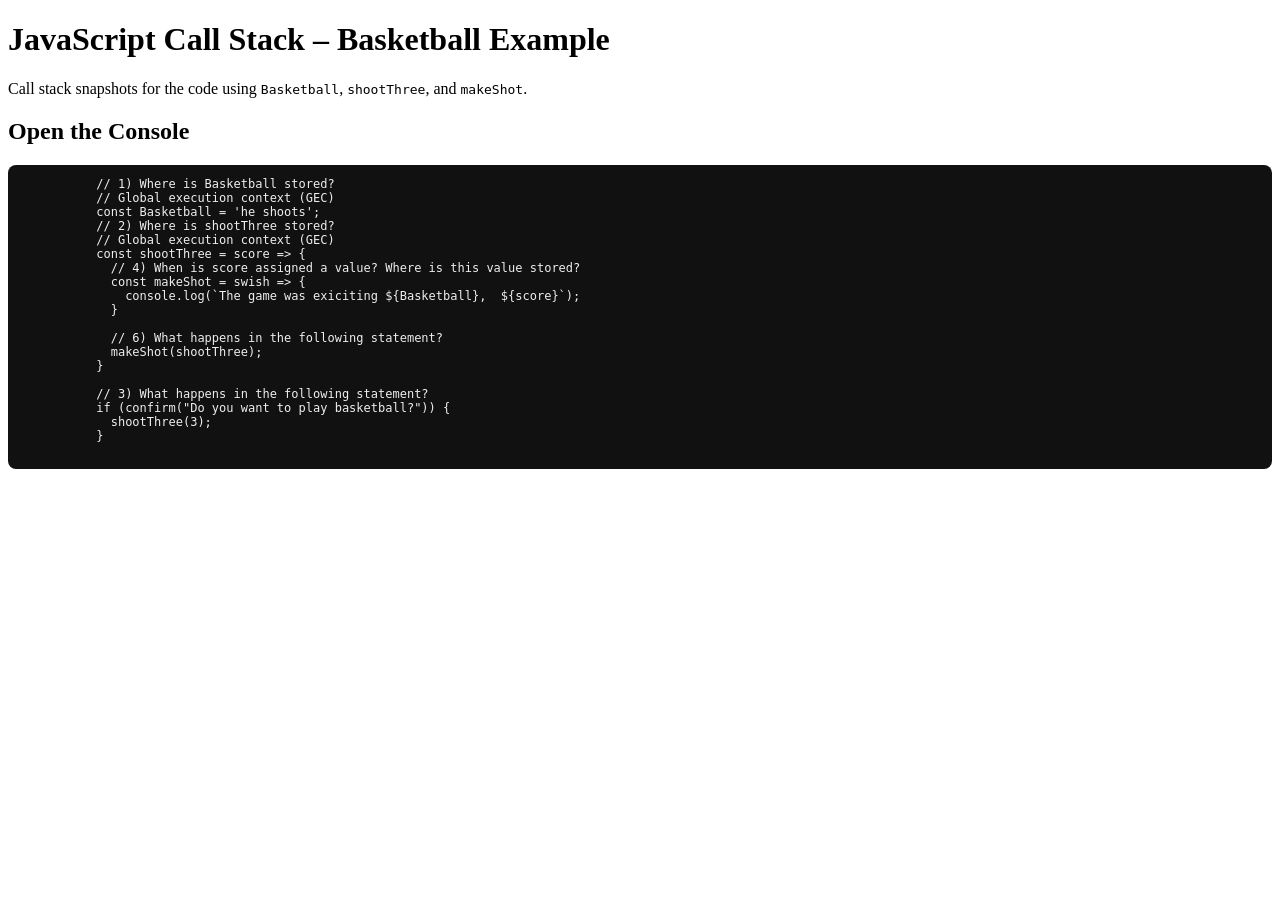
==== call-stack-basketball.html @ 51fafbdd "refactored index.html to call-stack-basketball example" ====
<!DOCTYPE html>
<html lang="en">
  <head>
    <meta charset="UTF-8" />
    <meta name="viewport" content="width=device-width, initial-scale=1.0" />
    <title>Thread of Execution JS Call Stack Diagram - Basketball Example</title>
    <style>

    </style>
  </head>
  
  <body>
      <div class="stack-diagram">
        <h1>JavaScript Call Stack – Basketball Example</h1>
        <p class="subtitle">
          Call stack snapshots for the code using <code>Basketball</code>, <code>shootThree</code>, and <code>makeShot</code>.
        </p>
        <h2>Open the Console</h2>

        <!-- Optional: show the code snippet above the diagram -->
        <pre style="font-size: 0.75rem; background:#111; color:#eee; padding:0.75rem 1rem; border-radius:8px; overflow:auto;">
          // 1) Where is Basketball stored? 
          // Global execution context (GEC)
          const Basketball = 'he shoots';
          // 2) Where is shootThree stored?
          // Global execution context (GEC)
          const shootThree = score => {
            // 4) When is score assigned a value? Where is this value stored?
            const makeShot = swish => {
              console.log(`The game was exiciting ${Basketball},  ${score}`);
            }

            // 6) What happens in the following statement?
            makeShot(shootThree);
          }

          // 3) What happens in the following statement?
          if (confirm("Do you want to play basketball?")) {
            shootThree(3);
          }
        </pre>
    <script src="./assets/js/script.js"></script>
  </body>
</html>
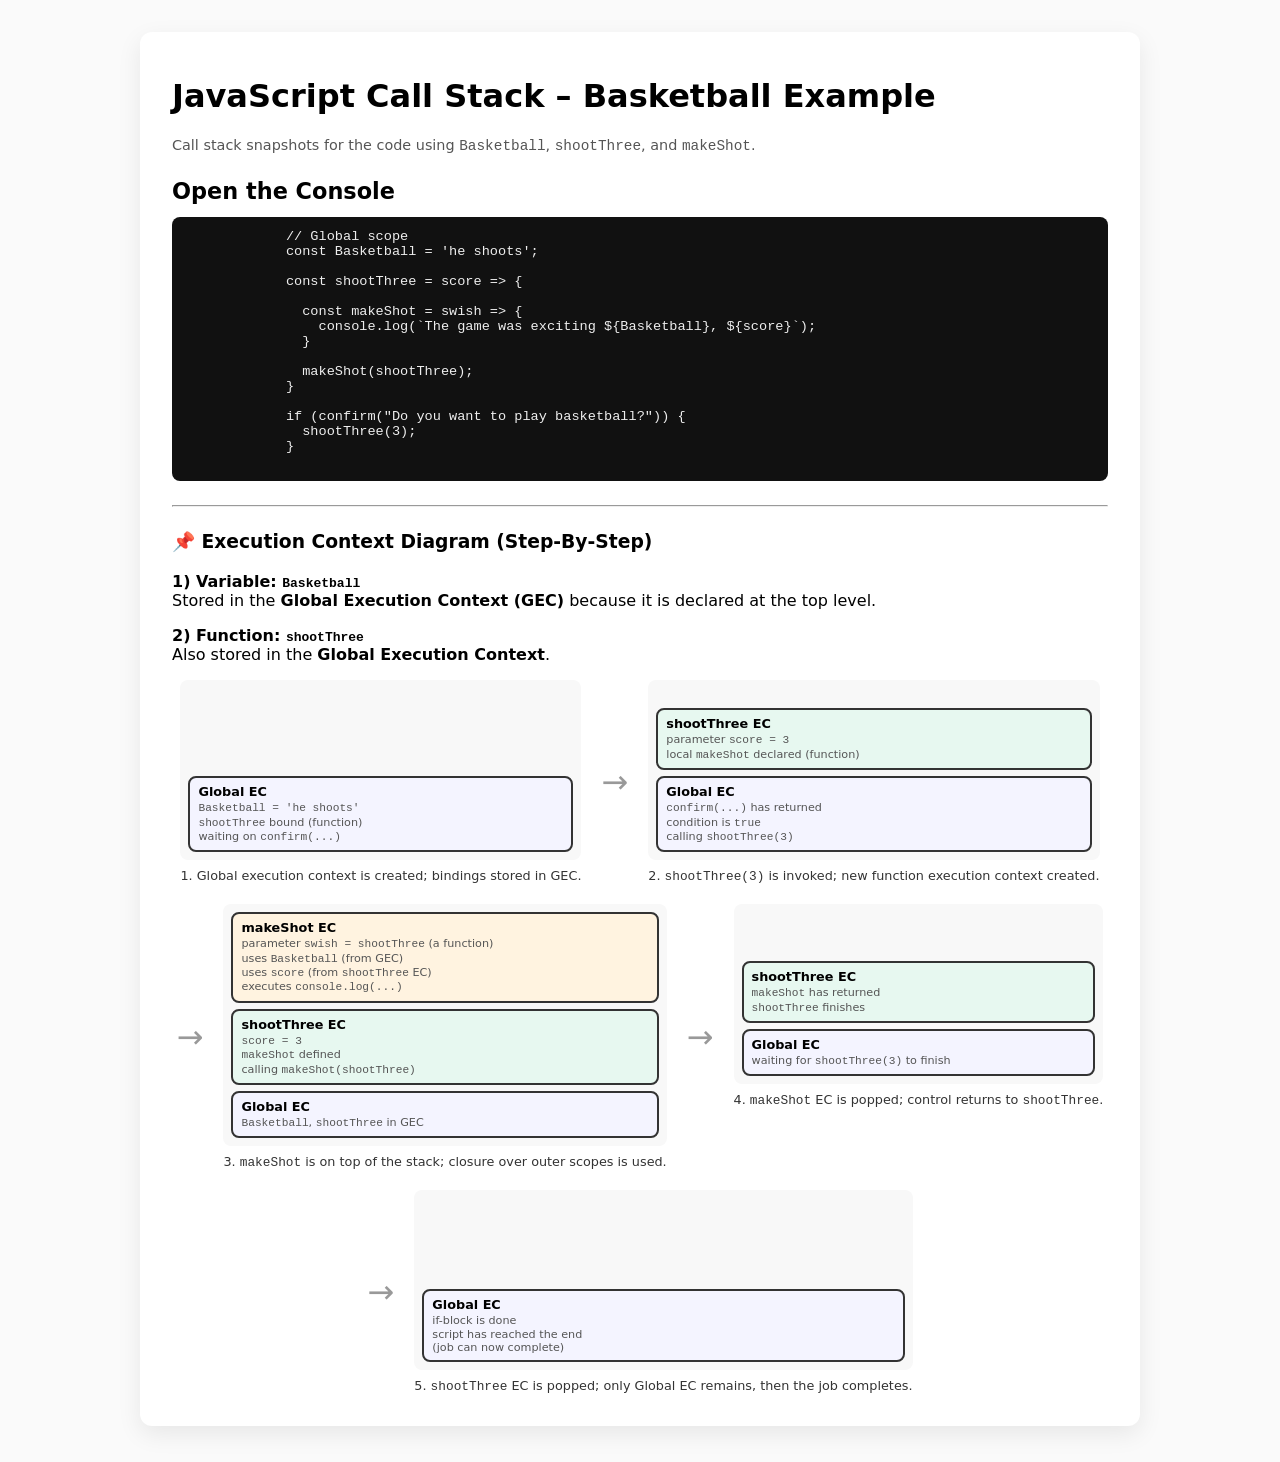
==== commit c4c88eee: "added simplified explanation to first part of code execution context" ====
--- a/call-stack-basketball.html
+++ b/call-stack-basketball.html
@@ -4,9 +4,7 @@
     <meta charset="UTF-8" />
     <meta name="viewport" content="width=device-width, initial-scale=1.0" />
     <title>Thread of Execution JS Call Stack Diagram - Basketball Example</title>
-    <style>
-
-    </style>
+    <link rel="stylesheet" href="assets/style.css"></link>
   </head>
   
   <body>
@@ -18,27 +16,168 @@
         <h2>Open the Console</h2>
 
         <!-- Optional: show the code snippet above the diagram -->
-        <pre style="font-size: 0.75rem; background:#111; color:#eee; padding:0.75rem 1rem; border-radius:8px; overflow:auto;">
-          // 1) Where is Basketball stored? 
-          // Global execution context (GEC)
-          const Basketball = 'he shoots';
-          // 2) Where is shootThree stored?
-          // Global execution context (GEC)
-          const shootThree = score => {
-            // 4) When is score assigned a value? Where is this value stored?
-            const makeShot = swish => {
-              console.log(`The game was exiciting ${Basketball},  ${score}`);
+        <pre style="
+        font-size: 0.75rem;
+         background:#111; 
+         color:#eee; 
+         padding:0.75rem 1rem; 
+         border-radius:8px; 
+         overflow:auto;
+         font-size: 0.85rem;">
+            // Global scope
+            const Basketball = 'he shoots';
+
+            const shootThree = score => {
+
+              const makeShot = swish => {
+                console.log(`The game was exciting ${Basketball}, ${score}`);
+              }
+
+              makeShot(shootThree);
             }
 
-            // 6) What happens in the following statement?
-            makeShot(shootThree);
-          }
+            if (confirm("Do you want to play basketball?")) {
+              shootThree(3);
+            }
+        </pre>
 
-          // 3) What happens in the following statement?
-          if (confirm("Do you want to play basketball?")) {
-            shootThree(3);
-          }
-        </pre>
-    <script src="./assets/js/script.js"></script>
-  </body>
+        <hr style="margin:1.5rem 0;">
+
+        <h3>📌 Execution Context Diagram (Step-By-Step)</h3>
+
+        <div style="margin-bottom:1rem;">
+          <strong>1) Variable: <code>Basketball</code></strong><br>
+          Stored in the <strong>Global Execution Context (GEC)</strong> because it is declared at the top level.
+        </div>
+
+        <div style="margin-bottom:1rem;">
+          <strong>2) Function: <code>shootThree</code></strong><br>
+          Also stored in the <strong>Global Execution Context</strong>.
+      </div>
+
+        <div class="steps">
+        <!-- Step 1 -->
+        <div class="step">
+          <div class="stack">
+            <div class="frame global">
+              <div class="frame-title">Global EC</div>
+              <small>
+                <code>Basketball = 'he shoots'</code><br />
+                <code>shootThree</code> bound (function)<br />
+                waiting on <code>confirm(...)</code>
+              </small>
+            </div>
+          </div>
+          <div class="caption">
+            1. Global execution context is created; bindings stored in GEC.
+          </div>
+        </div>
+
+        <div class="arrow-step">→</div>
+
+        <!-- Step 2 -->
+         <div class="step">
+           <div class="stack">
+             <div class="frame global">
+              <div class="frame-title">Global EC</div>
+              <small>
+                <code>confirm(...)</code> has returned<br />
+                 condition is <code>true</code><br />
+                 calling <code>shootThree(3)</code>
+              </small>
+              </div>
+            <div class="frame shootThree">
+              <div class="frame-title">shootThree EC</div>
+                <small>
+                  parameter <code>score = 3</code><br />
+                  local <code>makeShot</code> declared (function)
+                </small>
+              </div>
+            </div>
+            <div class="caption">
+              2. <code>shootThree(3)</code> is invoked; new function execution context created.
+            </div>
+          </div>
+
+      <div class="arrow-step">→</div>
+
+      <!-- Step 3 -->
+      <div class="step">
+        <div class="stack">
+          <div class="frame global">
+            <div class="frame-title">Global EC</div>
+            <small>
+              <code>Basketball</code>, <code>shootThree</code> in GEC
+            </small>
+          </div>
+          <div class="frame shootThree">
+            <div class="frame-title">shootThree EC</div>
+            <small>
+              <code>score = 3</code><br />
+              <code>makeShot</code> defined<br />
+              calling <code>makeShot(shootThree)</code>
+            </small>
+          </div>
+          <div class="frame makeShot">
+            <div class="frame-title">makeShot EC</div>
+            <small>
+              parameter <code>swish = shootThree</code> (a function)<br />
+              uses <code>Basketball</code> (from GEC)<br />
+              uses <code>score</code> (from <code>shootThree</code> EC)<br />
+              executes <code>console.log(...)</code>
+            </small>
+          </div>
+        </div>
+        <div class="caption">
+          3. <code>makeShot</code> is on top of the stack; closure over outer scopes is used.
+        </div>
+      </div>
+
+      <div class="arrow-step">→</div>
+
+       <!-- Step 4 -->
+      <div class="step">
+        <div class="stack">
+          <div class="frame global">
+            <div class="frame-title">Global EC</div>
+            <small>
+              waiting for <code>shootThree(3)</code> to finish
+            </small>
+          </div>
+          <div class="frame shootThree">
+            <div class="frame-title">shootThree EC</div>
+            <small>
+              <code>makeShot</code> has returned<br />
+              <code>shootThree</code> finishes
+            </small>
+          </div>
+        </div>
+        <div class="caption">
+          4. <code>makeShot</code> EC is popped; control returns to <code>shootThree</code>.
+        </div>
+      </div>
+
+      <div class="arrow-step">→</div>
+
+      <!-- Step 5 -->
+      <div class="step">
+        <div class="stack">
+          <div class="frame global">
+            <div class="frame-title">Global EC</div>
+            <small>
+              if-block is done<br />
+              script has reached the end<br />
+              (job can now complete)
+            </small>
+          </div>
+        </div>
+        <div class="caption">
+          5. <code>shootThree</code> EC is popped; only Global EC remains, then the job completes.
+        </div>
+      </div>
+    </div>
+  </div>
+
+  <script src="./assets/js/script.js"></script>
+</body>
 </html>
--- a/assets/style.css
+++ b/assets/style.css
@@ -0,0 +1,120 @@
+:root {
+      --frame-border: #333;
+      --global-bg: #f4f4ff;
+      --shoot-bg: #e7f8f0;
+      --make-bg: #fff3e0;
+      --text-muted: #555;
+    }
+
+    body {
+      font-family: system-ui, -apple-system, BlinkMacSystemFont, "Segoe UI", sans-serif;
+      background: #fafafa;
+      margin: 0;
+      padding: 2rem;
+    }
+
+    .stack-diagram {
+      max-width: 1000px;
+      margin: 0 auto;
+      background: #ffffff;
+      border-radius: 12px;
+      box-shadow: 0 8px 24px rgba(0,0,0,0.08);
+      padding: 1.5rem 2rem 2rem;
+      box-sizing: border-box;
+    }
+
+    .stack-diagram h2 {
+      margin-top: 0;
+      margin-bottom: 0.25rem;
+      font-size: 1.4rem;
+    }
+
+    .stack-diagram p.subtitle {
+      margin-top: 0;
+      margin-bottom: 1.5rem;
+      font-size: 0.9rem;
+      color: var(--text-muted);
+    }
+
+    .steps {
+      display: flex;
+      align-items: flex-start;
+      gap: 1.25rem;
+      flex-wrap: wrap;
+      justify-content: center;
+    }
+
+    .step {
+      min-width: 140px;
+      flex: 0 0 auto;
+      text-align: center;
+    }
+
+    .stack {
+      display: flex;
+      flex-direction: column-reverse; /* bottom of stack at bottom visually */
+      align-items: stretch;
+      gap: 0.4rem;
+      min-height: 180px;
+      padding: 0.5rem;
+      border-radius: 8px;
+      background: #f8f8f8;
+      box-sizing: border-box;
+    }
+
+    .frame {
+      border: 2px solid var(--frame-border);
+      border-radius: 8px;
+      padding: 0.35rem 0.5rem;
+      font-size: 0.8rem;
+      text-align: left;
+      background: white;
+      box-sizing: border-box;
+    }
+
+    .frame.global {
+      background: var(--global-bg);
+    }
+
+    .frame.shootThree {
+      background: var(--shoot-bg);
+    }
+
+    .frame.makeShot {
+      background: var(--make-bg);
+    }
+
+    .frame-title {
+      font-weight: 600;
+      margin-bottom: 0.15rem;
+    }
+
+    .frame small {
+      display: block;
+      font-size: 0.7rem;
+      color: var(--text-muted);
+      line-height: 1.2;
+    }
+
+    .caption {
+      margin-top: 0.5rem;
+      font-size: 0.8rem;
+      color: #333;
+    }
+
+    .arrow-step {
+      flex: 0 0 auto;
+      align-self: center;
+      font-size: 2rem;
+      line-height: 1;
+      color: #999;
+    }
+
+    @media (max-width: 800px) {
+      .steps {
+        gap: 0.75rem;
+      }
+      .step {
+        min-width: 120px;
+      }
+    }
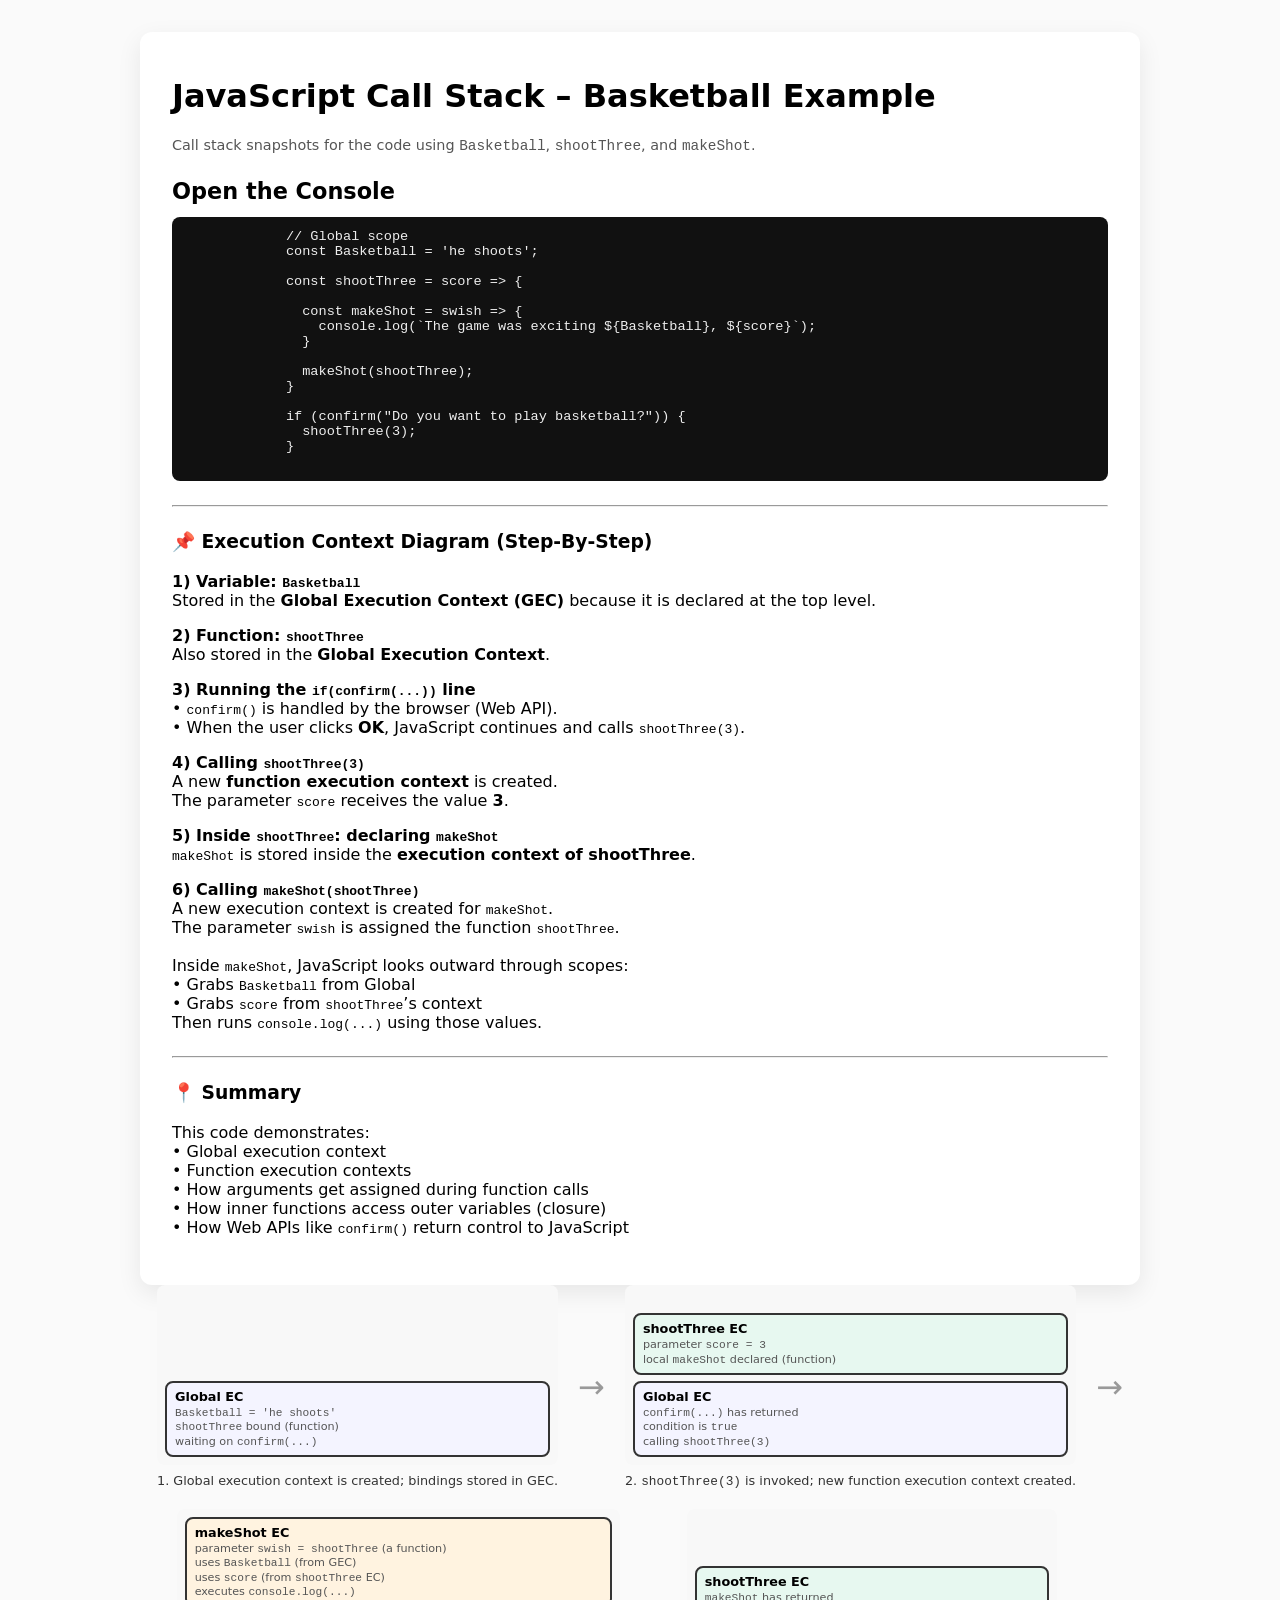
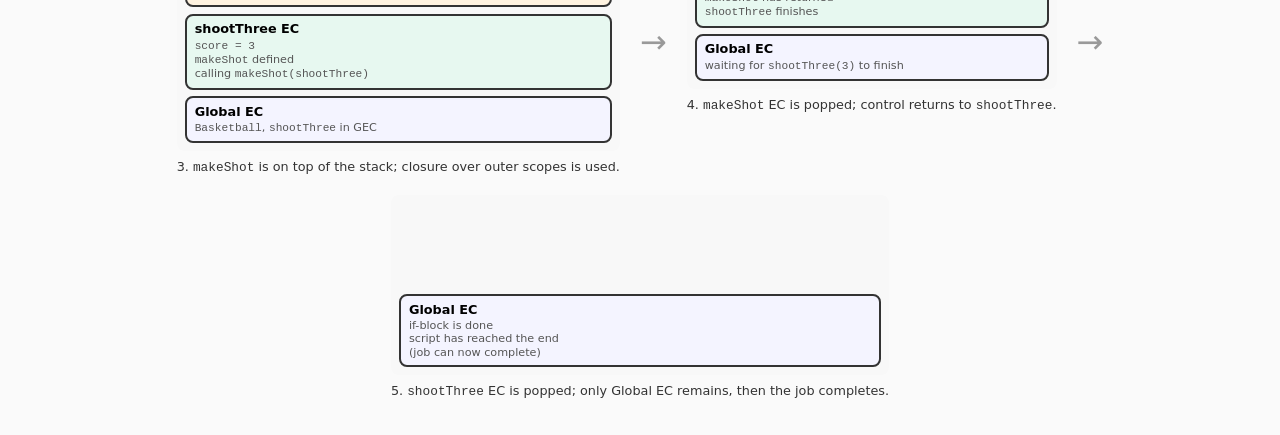
==== commit 427a2220: "finsihed with a clean labeled diagram note panel embed inside html page to explain the execution con" ====
--- a/call-stack-basketball.html
+++ b/call-stack-basketball.html
@@ -53,6 +53,47 @@
         <div style="margin-bottom:1rem;">
           <strong>2) Function: <code>shootThree</code></strong><br>
           Also stored in the <strong>Global Execution Context</strong>.
+        </div>
+
+        <div style="margin-bottom:1rem;">
+          <strong>3) Running the <code>if(confirm(...))</code> line</strong><br>
+          • <code>confirm()</code> is handled by the browser (Web API).<br>
+          • When the user clicks <strong>OK</strong>, JavaScript continues and calls <code>shootThree(3)</code>.
+        </div>
+
+        <div style="margin-bottom:1rem;">
+          <strong>4) Calling <code>shootThree(3)</code></strong><br>
+          A new <strong>function execution context</strong> is created.<br>
+          The parameter <code>score</code> receives the value <strong>3</strong>.
+        </div>
+
+        <div style="margin-bottom:1rem;">
+          <strong>5) Inside <code>shootThree</code>: declaring <code>makeShot</code></strong><br>
+          <code>makeShot</code> is stored inside the <strong>execution context of shootThree</strong>.
+        </div>
+
+        <div style="margin-bottom:1rem;">
+         <strong>6) Calling <code>makeShot(shootThree)</code></strong><br>
+          A new execution context is created for <code>makeShot</code>.<br>
+          The parameter <code>swish</code> is assigned the function <code>shootThree</code>.<br>
+        <br>
+          Inside <code>makeShot</code>, JavaScript looks outward through scopes:<br>
+          • Grabs <code>Basketball</code> from Global<br>
+          • Grabs <code>score</code> from <code>shootThree</code>’s context<br>
+          Then runs <code>console.log(...)</code> using those values.
+        </div>
+
+         <hr style="margin:1.5rem 0;">
+
+        <h3>📍 Summary</h3>
+        <p>
+          This code demonstrates:<br>
+          • Global execution context<br>
+          • Function execution contexts<br>
+          • How arguments get assigned during function calls<br>
+          • How inner functions access outer variables (closure)<br>
+          • How Web APIs like <code>confirm()</code> return control to JavaScript
+        </p>
       </div>
 
         <div class="steps">
